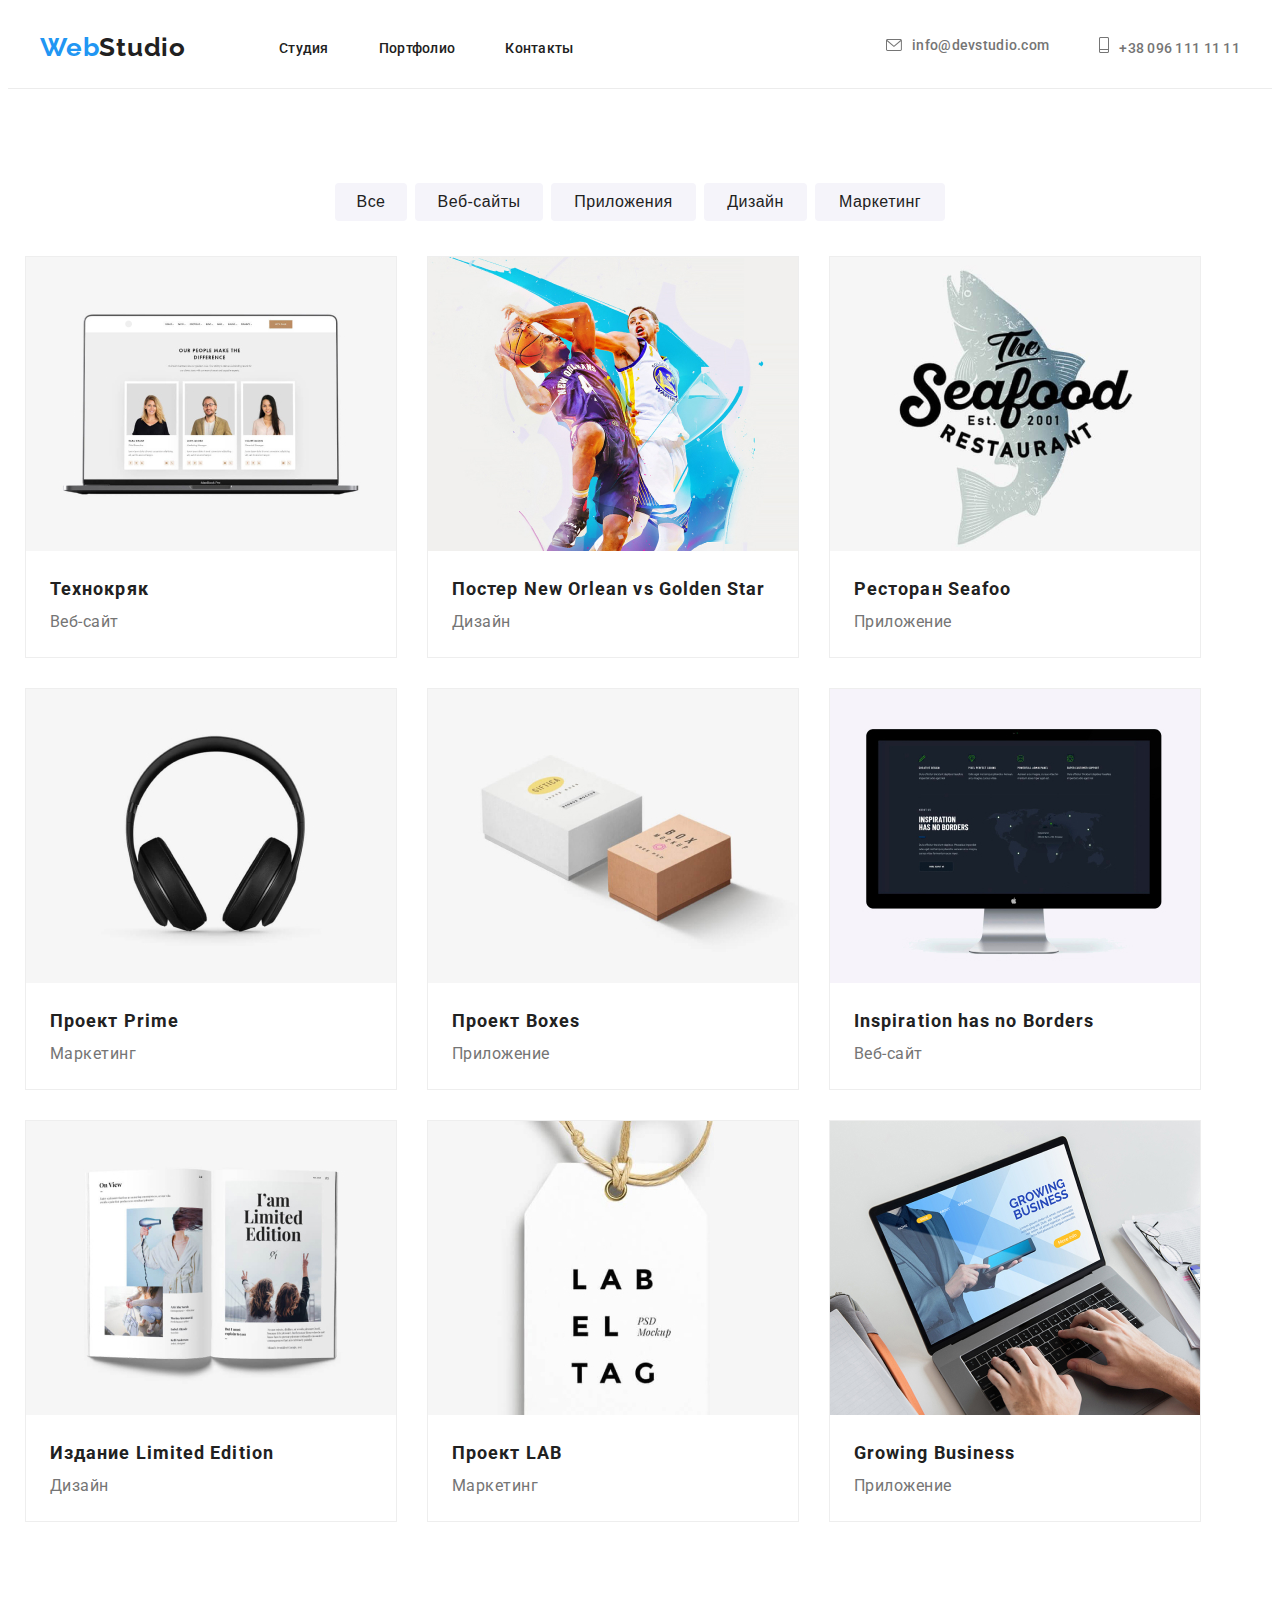
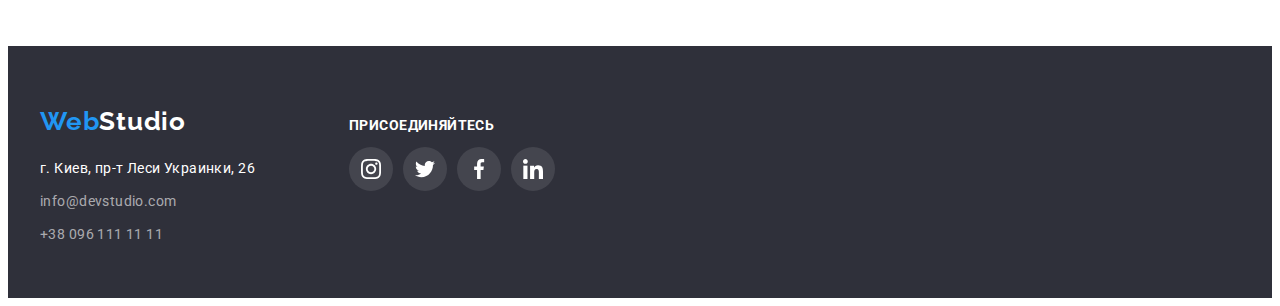
==== portfolio.html @ f7a67807 "дз5" ====
<!DOCTYPE html>
<html lang="ru">
<head>
    <meta charset="UTF-8">
    <meta name="viewport" content="width=device-width, initial-scale=1.0">
    <title>WebStudio</title>
    <link rel="preconnect" href="https://fonts.gstatic.com">
    <link href="https://fonts.googleapis.com/css2?family=Raleway:wght@700&family=Roboto:wght@400;500;700;900&display=swap"
        rel="stylesheet">
    <link rel="stylesheet" href="https://cdnjs.cloudflare.com/ajax/libs/modern-normalize/1.0.0/modern-normalize.min.css"
        integrity="sha512-ISS7cAi1PEhQ8jnbJpJZMd29NlhNj4AWYyLOSp2CE/CsHxTCu+r+t0D2yoJudVrd0/8fTVPUVDzY5Tvli75u/g=="
        crossorigin="anonymous" />
    <link rel="stylesheet" href="./css/styles.css">
</head>

<body>
    
    <!--header-->
    
    <header class="header">
        <div class="container">
            <nav class="navigation">
                <a class="logo link" href="/">Web<span class="logo-name">Studio</span>
                </a>
                <ul class="list navigation-list">
                    <li class="navigation-list-item">
                        <a class="navigation-list-link link" href="#">Студия</a>
                    </li>
                    <li class="navigation-list-item">
                        <a class="navigation-list-link link" href="./portfolio.html">Портфолио</a>
                    </li>
                    <li class="navigation-list-item">
                        <a class="navigation-list-link link" href="#">Контакты</a>
                    </li>
                </ul>
            </nav>
    
    
            <ul class="list navigation-list">
    
                <li class="navigation-list-item">
                    <a class="mail-link link" href="mailto:info@devstudio.com">
                        <svg class="mail-link-icon">
                            <use href="./images/sprite.svg#icon-envelope-hover"></use>
                        </svg>info@devstudio.com
                    </a>
    
                </li>
                <li class="navigation-list-item">
                    <a class="tel-link link" href="tel:+380961111111">
                        <svg class="tel-link-icon">
                            <use href="./images/sprite.svg#icon-Vector"></use>
                        </svg>+38 096 111 11 11
                    </a>
                </li>
            </ul>
    
        </div>
    </header>
    

    <main>
        <!--buttons-->
        <section class="buttons">
            <div class="container-buttons">
        <ul class="list buttons-list">
            <li class="buttons-list-button">
                <button class="all button-second-page" type="button">Все</button>
            </li>
            <li class="buttons-list-button">
                <button class="website button-second-page" type="button">Веб-сайты</button>
            </li>
            <li class="buttons-list-button">
                <button class="app button-second-page" type="button">Приложения</button>
            </li>
            <li class="buttons-list-button">
                <button class="design button-second-page" type="button">Дизайн</button>
            </li>
            <li class="buttons-list-button">
                <button class="marketing button-second-page" type="button">Маркетинг</button>
            </li>
        </ul>
        </div>
        

    
        <!--карточки-->
        
            <div class="container-cards">
                <ul class="card-set">
                    <!--<h1>Top imeges</h1>-->
                <li class="item">
                    <a class="cards-links" href="#">
                    <article class="card">
                        <div class="card-thumb">
                            <img class="img-list" src="./images/portfolio_img/website.jpg" alt="вебсайт технокряк" width="370" height="294">
                       <p class="overlay">Технокряк это современная площадка распространения коронавируса. Компании используют эту платформу для цифрового
                    шпионажа и атак на защищённые сервера конкурентов.</p>
                    </div>
                     
                    <div class="card-content">
                    <h2 class="card-heading">Технокряк</h2>
                        <p class="card-text">Веб-сайт</p>
                    </div>
                    </article>
                    </a>
                </li>

                <li class="item">
                    <a class="cards-links" href="#">
                    <article class="card">
                        <div class="card-thumb">
                        <img class="img-list" src="./images/portfolio_img/design.jpg" alt="дизайн постера" width="370" height="294">
                        <p class="overlay">Lorem ipsum, dolor sit amet consectetur adipisicing elit. Molestiae ipsam cumque nemo eos reprehenderit inventore corporis possimus alias quod assumenda sit mollitia, consequuntur doloribus quae libero facere repellat, doloremque culpa?</p>
                    </div>
                        
                        <div class="card-content">
                        <h2 class="card-heading">Постер New Orlean vs Golden Star</h2>
                        <p class="card-text">Дизайн</p>
                        </div>
                    </article>
                    </a>
                    
                </li>

                <li class="item">
                    <a class="cards-links" href="#">
                    <article class="card">
                        <div class="card-thumb">
                        <img class="img-list" src="./images/portfolio_img/application.jpg" alt="приложение ресторана" width="370" height="294">
                    <p class="overlay">Lorem ipsum, dolor sit amet consectetur adipisicing elit. Molestiae ipsam cumque nemo eos
                        reprehenderit inventore corporis possimus alias quod assumenda sit mollitia, consequuntur doloribus quae libero
                        facere repellat, doloremque culpa?</p>
                    </div>
                        
                        <div class="card-content">
                        <h2 class="card-heading">Ресторан Seafoo</h2>
                        <p class="card-text">Приложение</p>
                        </div>
                        </article>
                        </a>
                </li>

                <li class="item">
                    <a class="cards-links" href="#">
                    <article class="card">
                        <div class="card-thumb">
                        <img class="img-list" src="./images/portfolio_img/marketing.jpg" alt="маркетинг проекта" width="370" height="294">
                    <p class="overlay">Lorem ipsum, dolor sit amet consectetur adipisicing elit. Molestiae ipsam cumque nemo eos reprehenderit inventore corporis possimus alias quod assumenda sit mollitia, consequuntur doloribus quae libero facere repellat, doloremque culpa?</p>    
                    </div>
                        
                        <div class="card-content">
                        <h2 class="card-heading">Проект Prime</h2>
                        <p class="card-text">Маркетинг</p>
                        </div>
                        </article>
                        </a>
                </li>

                <li class="item">
                    <a class="cards-links" href="#">
                    <article class="card">
                        <div class="card-thumb">
                        <img class="img-list" src="./images/portfolio_img/project_boxes.jpg" alt="приложение проекта" width="370" height="294">
                    <p class="overlay">Lorem ipsum, dolor sit amet consectetur adipisicing elit. Molestiae ipsam cumque nemo eos reprehenderit inventore corporis possimus alias quod assumenda sit mollitia, consequuntur doloribus quae libero facere repellat, doloremque culpa?</p>    
                    </div>
                        
                        <div class="card-content">
                        <h2 class="card-heading">Проект Boxes</h2>
                        <p class="card-text">Приложение</p>
                        </div>
                        </article>
                        </a>
                </li>

                <li class="item">
                    <a class="cards-links" href="#">
                    <article class="card">
                        <div class="card-thumb">
                        <img class="img-list" src="./images/portfolio_img/borders.jpg" alt="Веб-сайт" width="370" height="294">
                    <p class="overlay">Lorem ipsum, dolor sit amet consectetur adipisicing elit. Molestiae ipsam cumque nemo eos reprehenderit inventore corporis possimus alias quod assumenda sit mollitia, consequuntur doloribus quae libero facere repellat, doloremque culpa?</p>    
                    </div>
                        
                        <div class="card-content">
                        <h2 class="card-heading">Inspiration has no Borders</h2>
                        <p class="card-text">Веб-сайт</p>
                        </div>
                        </article>
                        </a>
                </li>

                <li class="item">
                    <a class="cards-links" href="#">
                    <article class="card">
                        <div class="card-thumb">
                        <img class="img-list" src="./images/portfolio_img/limited_edition.jpg" alt="дизайн издания" width="370" height="294">
                    <p class="overlay">Lorem ipsum, dolor sit amet consectetur adipisicing elit. Molestiae ipsam cumque nemo eos reprehenderit inventore corporis possimus alias quod assumenda sit mollitia, consequuntur doloribus quae libero facere repellat, doloremque culpa?</p>    
                    </div>
                        
                        <div class="card-content">
                        <h2 class="card-heading">Издание Limited Edition</h2>
                        <p class="card-text">Дизайн</p>
                        </div>
                        </article>
                        </a>
                </li>

                <li class="item">
                    <a class="cards-links" href="#">
                    <article class="card">
                        <div class="card-thumb">
                        <img class="img-list" src="./images/portfolio_img/lab.jpg" alt="маркетинг проекта лаб" width="370" height="294">
                    <p class="overlay">Lorem ipsum, dolor sit amet consectetur adipisicing elit. Molestiae ipsam cumque nemo eos reprehenderit inventore corporis possimus alias quod assumenda sit mollitia, consequuntur doloribus quae libero facere repellat, doloremque culpa?</p>    
                    </div>
                        
                        <div class="card-content">
                        <h2 class="card-heading">Проект LAB</h2>
                        <p class="card-text">Маркетинг</p>
                        </div>
                        </article>
                        </a>
                </li>

                <li class="item">
                    <a class="cards-links" href="#">
                    <article class="card">
                        <div class="card-thumb">
                        <img class="img-list" src="./images/portfolio_img/bussines.jpg" alt="приложение для бизнеса" width="370" height="294">
                    <p class="overlay">Lorem ipsum, dolor sit amet consectetur adipisicing elit. Molestiae ipsam cumque nemo eos reprehenderit inventore corporis possimus alias quod assumenda sit mollitia, consequuntur doloribus quae libero facere repellat, doloremque culpa?</p>    
                    </div>
                        
                        <div class="card-content">
                        <h2 class="card-heading">Growing Business</h2>
                        <p class="card-text">Приложение</p>
                        </div>
                        </article>
                        </a>
                </li>
                </ul>
            
            </div>
            </section>
          </main>

    <!--footer-->

        <section class="footer-page">
            <footer class="footer">
                <div class="container-footer">
                    <div class="footer-left-side">
                        <p class="container-footer-p">
                            <a class="logo" href="/">Web<span class="logo-name-footer">Studio</span></a>
                        </p>
        
                        <ul class="list address-list">
                            <li class="address-list-link">
                                <a class="address-link-map" href="https://goo.gl/maps/XH6fahdmEkffvrT99" target="_blank">г.
                                    Киев,
                                    пр-т Леси Украинки, 26</a>
                            </li>
                            <li class="address-list-mailtel">
                                <a class="address-link-mail" href="mailto:info@devstudio.com">info@devstudio.com</a>
                            </li>
                            <li class="address-list-mailtel">
                                <a class="address-link-tel" href="tel:+380961111111">+38 096 111 11 11</a>
                            </li>
                        </ul>
                    </div>
        
        
        
                    <div class="footer-right-side">
                        <p class="text-join">присоединяйтесь</p>
                        <ul class="social-list-footer">
                            <li class="social-list-item">
                                <a href="" class="social-list-link-side link">
                                    <svg class="social-list-icon-footer">
                                        <use href="./images/sprite.svg#icon-instagram"></use>
                                    </svg>
                                </a>
                            </li>
                            <li class="social-list-item">
                                <a href="" class="social-list-link-side link">
                                    <svg class="social-list-icon-footer">
                                        <use href="./images/sprite.svg#icon-twitter"></use>
                                    </svg>
                                </a>
                            </li>
                            <li class="social-list-item">
                                <a href="" class="social-list-link-side link">
                                    <svg class="social-list-icon-footer">
                                        <use href="./images/sprite.svg#icon-facebook"></use>
                                    </svg>
                                </a>
                            </li>
                            <li class="social-list-item">
                                <a href="" class="social-list-link-side link">
                                    <svg class="social-list-icon-footer">
                                        <use href="./images/sprite.svg#icon-linkedin"></use>
                                    </svg>
                                </a>
                            </li>
                        </ul>
                    </div>
                </div>
        
        
            </footer>
        </section>
    
</body>
</html>
---- css/styles.css ----
/*==СБРОС БАЗОВЫХ СТИЛЕЙ==*/
h1,
h2,
h3,
h4,
h5,
h6 {
  margin: 0;
}

.list {
  list-style-type: none;
}

ul {
  margin: 0;
  padding: 0;
  list-style: none;
}

img {
  display: block;
  max-width: 100%;
}

/*==ОБЪЯВЛЕНИЕ ПЕРЕМЕННОЙ==*/
:root {
  --text-font: "Roboto", sans-serif;
  --text-logo: "Raleway", sans-serif;
  --accent-color: #2196f3;
  --text-color: #757575;
  --title-color: #212121;
}

/*===FIRST LATTER===*/

/*========HEADER========*/

.container {
  margin-left: auto;
  margin-right: auto;
  padding-left: 15px;
  padding-right: 15px;
  width: 1200px;
}

.header .container {
  display: flex;
  align-items: center;
  padding-top: 24px;
  padding-bottom: 25px;
}

.header {
  border-bottom: 1px solid #ececec;
}

.navigation {
  display: flex;
  align-items: center;
}

.navigation-list {
  display: flex;
  margin-left: auto;
}

body {
  font-family: "Roboto", sans-serif;
  color: #757575;
}

.logo {
  font-family: var(--text-logo);
  font-weight: 700;
  font-size: 26px;
  line-height: 1.192;
  letter-spacing: 0.03em;
  text-decoration: none;
  color: var(--accent-color);
  margin-right: 93px;
}

.logo-name {
  font-family: var(--text-logo);
  font-weight: 700;
  font-size: 26px;
  line-height: 1.192;
  letter-spacing: 0.03em;
  color: var(--title-color);
}

.navigation-list-item:not(:last-child) {
  margin-right: 50px;
}

.tel-link-icon {
  width: 10px;
  height: 16px;
  margin-right: 10px;
  fill: currentColor;
}

.mail-link {
  display: flex;
  align-items: center;
  text-decoration: none;
  font-weight: 500;
  font-size: 14px;
  line-height: 1.143;
  letter-spacing: 0.02em;
  color: var(--text-color);

  transition: color 250ms cubic-bezier(0.4, 0, 0.2, 1);
}

.mail-link-icon {
  margin-right: 10px;
  width: 16px;
  height: 12px;
  fill: currentColor;
}

.navigation-list-link {
  font-weight: 500;
  font-size: 14px;
  line-height: 1.142;
  letter-spacing: 0.02em;
  text-decoration: none;
  color: var(--title-color);

  transition: color 250ms cubic-bezier(0.4, 0, 0.2, 1);
}

.navigation-list-link:hover,
.navigation-list-link:focus {
  color: var(--accent-color);
}

.mail-link:hover,
.mail-link:focus {
  color: var(--accent-color);
}

.tel-link {
  font-weight: 500;
  font-size: 14px;
  line-height: 1.142;
  letter-spacing: 0.02em;
  text-decoration: none;
  color: var(--text-color);

  transition: color 250ms cubic-bezier(0.4, 0, 0.2, 1);
}

.tel-link:hover,
.tel-link:focus {
  color: var(--accent-color);
}

/*========END HEADER========*/

/*========HERO========*/

.container-hero {
  margin-left: auto;
  margin-right: auto;
  padding-top: 200px;
  height: 600px;
  width: 1200px;
}
.hero {
  text-align: center;
  padding-left: 15px;
  padding-right: 15px;
  background-color: #757575;
  background-image: linear-gradient(
      rgba(47, 48, 58, 0.4),
      rgba(47, 48, 58, 0.4)
    ),
    url("../images/hero/Img.jpg");
  background-repeat: no-repeat;
  background-size: cover;
}

.hero-title {
  font-weight: 900;
  font-size: 44px;
  line-height: 1.163;
  text-transform: uppercase;
  letter-spacing: 0.06em;
  text-align: center;
  color: #ffffff;
}

.button {
  font-weight: 700;
  font-size: 16px;
  line-height: 30px;
  padding: 10px 32px;
  border: 0;
  min-width: 200px;
  letter-spacing: 0.06em;
  cursor: pointer;
  color: #ffffff;
  background: var(--accent-color);
  border-radius: 4px;
  text-align: center;
  margin-top: 40px;
}

/*========END HERO========*/

/*========FEATURES========*/

.features {
  padding-left: 15px;
  padding-right: 15px;
}

.container-features {
  margin-left: auto;
  margin-right: auto;
  width: 1200px;
}

.features-list {
  display: flex;
}

.features-list-title {
  margin-right: 30px;
}

.features-title {
  font-weight: 700;
  font-size: 14px;
  line-height: 1.142;
  letter-spacing: 0.03em;
  text-transform: uppercase;
  color: var(--title-color);
  margin-top: 94px;
}

.features-title-text {
  font-weight: 400;
  font-size: 14px;
  width: 270px;
  height: 75px;
  line-height: 2;
  letter-spacing: 0.03em;
  color: var(--text-color);
  margin-top: 10px;
}

/*========END FEATURES========*/

/*========OCCUPATION========*/

.occupation {
  padding-left: 15px;
  padding-right: 15px;
}

.container-occupation {
  margin-left: auto;
  margin-right: auto;
  padding-top: 94px;
  width: 1200px;
}

.occupation-list {
  display: flex;
}

.occupation-title {
  font-weight: 700;
  font-size: 36px;
  line-height: 1.166;
  text-align: center;
  letter-spacing: 0.03em;
  color: var(--title-color);
}

.occupation-list-img:not(:last-child) {
  margin-right: 30px;
}
.occupation-list-img {
  /*margin-right: 30px;*/
  margin-top: 50px;
  margin-bottom: 94px;
}

/*========END OCCUPATION========*/

/*========TEAM========*/

.container-team {
  margin-left: auto;
  margin-right: auto;
  width: 1200px;
  padding-top: 94px;

  background-color: #f5f4fa;
}
.team {
  padding-left: 15px;
  padding-right: 15px;
  background-color: #f5f4fa;
}

.team-list {
  display: flex;
}

.team-title {
  font-weight: 700;
  font-size: 36px;
  line-height: 1.166;
  text-align: center;
  letter-spacing: 0.03em;
  color: var(--title-color);
  padding-bottom: 50px;
}
.team-list-img:not(:last-child) {
  margin-right: 30px;
}
.team-list-img {
  text-align: center;
  background: #ffffff;
  margin-bottom: 94px;
  box-shadow: 0px 1px 3px rgba(0, 0, 0, 0.12), 0px 1px 1px rgba(0, 0, 0, 0.14),
    0px 2px 1px rgba(0, 0, 0, 0.2);
  border-radius: 0px 0px 4px 4px;
}

.team-list-name {
  font-weight: 500;
  font-size: 16px;
  line-height: 1.187;
  letter-spacing: 0.03em;
  padding-top: 30px;
  text-align: center;
  color: var(--title-color);
}

.team-list-position {
  font-weight: 400;
  font-size: 16px;
  line-height: 1.187;
  letter-spacing: 0.03em;
  color: var(--text-color);
  margin-bottom: 16px;
}

.social-list-icon {
  width: 20px;
  height: 20px;
  fill: #afb1b8;
}

.social-list {
  display: flex;
  justify-content: space-between;
  margin-bottom: 30px;
  margin-left: 32px;
  margin-right: 32px;
}

.social-list-link {
  display: flex;
  justify-content: center;
  align-items: center;
  width: 44px;
  height: 44px;
  border-radius: 50%;
  background-color: #ffffff;
}

.social-list-link:hover,
.social-list-link:focus {
  background-color: var(--accent-color);
}

.social-list-link:hover .social-list-icon,
.social-list-link:focus .social-list-icon {
  fill: #ffffff;
}

.social-list-icon-footer {
  width: 20px;
  height: 20px;
  fill: #ffffff;
}

/*========END TEAM========*/

/*========CLIENTS=======*/

.clients-regular {
  font-weight: 700;
  font-size: 36px;
  line-height: 1.166;
  text-align: center;
  letter-spacing: 0.03em;
  color: var(--title-color);
  padding-bottom: 50px;
}

.container-clients {
  margin-left: auto;
  margin-right: auto;
  width: 1200px;
  padding-top: 94px;
  padding-bottom: 94px;
  background-color: #ffffff;
}

.clients-list {
  display: flex;
  justify-content: space-between;
  margin-bottom: 30px;
  margin-left: 32px;
  margin-right: 32px;
}

.clients-list-link {
  display: flex;
  justify-content: center;
  align-items: center;
  border: 1px solid #afb1b8;
  box-sizing: border-box;
  border-radius: 4px;
  width: 170px;
  height: 90px;
}

.clients-list-icon {
  fill: #afb1b8;
}

.clients-list-link:hover,
.clients-list-link:focus {
  background-color: #ffffff;
  border-color: var(--accent-color);
}

.clients-list-link:hover .clients-list-icon,
.clients-list-link:focus .clients-list-icon {
  fill: var(--accent-color);
  background-color: #ffffff;
}

/*========END CLIENTS=======*/

/*========FOOTER========*/

.footer-page {
  padding-left: 0;
  padding-right: 0;
}

.container-footer {
  margin-left: auto;
  margin-right: auto;
  width: 1200px;
  height: 252px;
}

.footer {
  background-color: #2f303a;
  margin-top: 0;
}

.footer-left-side {
  margin-right: 70px;
}

.footer > .container-footer {
  display: flex;
  align-items: baseline;
}

.logo-name-footer {
  font-family: var(--text-logo);
  font-weight: 700;
  font-size: 26px;
  line-height: 1.192;
  letter-spacing: 0.03em;
  color: #fff;
}

.container-footer-p {
  padding-top: 60px;
  margin: 0;
}
.address-list-link {
  padding-top: 20px;
}

.address-list-mailtel {
  padding-top: 9px;
}

.address-link-map {
  font-weight: 400;
  font-size: 14px;
  line-height: 1.714;
  letter-spacing: 0.03em;
  text-decoration: none;
  color: #ffffff;

  transition: color 250ms cubic-bezier(0.4, 0, 0.2, 1);
}

.address-link-map:hover,
.address-link-map:focus {
  color: var(--accent-color);
}

.address-link-mail {
  font-weight: 400;
  font-size: 14px;
  line-height: 1.714;
  letter-spacing: 0.03em;
  text-decoration: none;
  margin-top: 9px;
  color: rgba(255, 255, 255, 0.6);

  transition: color 250ms cubic-bezier(0.4, 0, 0.2, 1);
}

.address-link-mail:hover,
.address-link-mail:focus {
  color: var(--accent-color);
}

.address-link-tel {
  font-weight: 400;
  font-size: 14px;
  line-height: 1.714;
  letter-spacing: 0.03em;
  text-decoration: none;
  margin: 0;

  color: rgba(255, 255, 255, 0.6);

  transition: color 250ms cubic-bezier(0.4, 0, 0.2, 1);
}

.address-link-tel:hover,
.address-link-tel:focus {
  color: var(--accent-color);
}

.text-join {
  font-family: Roboto;
  font-weight: bold;
  font-size: 14px;
  line-height: 1.142;
  letter-spacing: 0.03em;
  text-transform: uppercase;
  color: #ffffff;
}

.social-list-link-side {
  display: flex;
  justify-content: center;
  align-items: center;
  width: 44px;
  height: 44px;
  border-radius: 50%;
  background: rgba(255, 255, 255, 0.1);
}

.social-list-link-side:hover,
.social-list-link-side:focus {
  background-color: var(--accent-color);
}

.social-list-link-side:hover .social-list-icon,
.social-list-link-side:focus .social-list-icon {
  fill: #ffffff;
}

.social-list-item:not(:last-child) {
  margin-right: 10px;
}

.social-list-footer {
  display: flex;
}

/*========END FOOTER========*/

/*===END FIRST LATTER===*/

/*===SECOND LATTER===*/

/*========BUTTONS========*/

.buttons {
  margin-top: 94px;
  margin-bottom: 94px;
}

.container-buttons {
  width: 1200px;
  margin: 0 auto;
  padding-left: 15px;
  padding-right: 15px;
}

.buttons-list {
  display: flex;
  justify-content: center;
  height: 54px;
  margin-bottom: 34px;
}

.buttons-list-button:not(:last-child) {
  margin-right: 8px;
}

.button-second-page {
  font-weight: 500;
  font-size: 16px;
  height: 38px;
  padding: 6px 12px;
  border: 0;
  line-height: 1.63;
  letter-spacing: 0.03em;
  cursor: pointer;
  color: #212121;
  border-radius: 4px;
  text-align: center;
  background-color: #f5f4fa;

  transition: background-color 250ms cubic-bezier(0.4, 0, 0.2, 1);
}

.all {
  width: 72px;
}

.website {
  width: 128px;
}

.app {
  width: 145px;
}

.design {
  width: 103px;
}

.marketing {
  width: 130px;
}

.button-second-page:hover,
.button-second-page:focus {
  background-color: var(--accent-color);
  color: #ffffff;
  box-shadow: 0px 3px 1px rgba(0, 0, 0, 0.1), 0px 1px 2px rgba(0, 0, 0, 0.08),
    0px 2px 2px rgba(0, 0, 0, 0.12);
  border-radius: 4px;

  transition: color 250ms cubic-bezier(0.4, 0, 0.2, 1);
}

.filter-list:not(:last-child) {
  margin-right: 8px;
}

/*карточки*/

.container-cards {
  width: 1230px;
  padding-left: 15px;
  padding-right: 15px;
  margin-left: auto;
  margin-right: auto;
}

.card-set {
  padding: 0;
  margin: 0;
  display: flex;
  flex-wrap: wrap;
  margin-top: -15px;
  margin-left: -15px;
}

.card-set > .item {
  flex-basis: calc(100% / 3 -15px);
  margin-left: 15px;
  margin-right: 15px;
  margin-bottom: 30px;
}

.card-thumb {
  outline: none;
  position: relative;
  overflow: hidden;
}

.overlay {
  position: absolute;
  font-family: Roboto;
  font-size: 18px;
  line-height: 1.55;
  letter-spacing: 0.03em;
  margin: 0px;

  left: 0;
  top: 0;
  width: 100%;
  height: 100%;
  background-color: var(--accent-color);
  color: #ffffff;
  padding: 63px 24px;
  overflow: auto;

  transform: translateY(100%);
  transition: transform 250ms cubic-bezier(0.4, 0, 0.2, 1);
}

.cards-links:hover .overlay,
.cards-links:focus .overlay {
  transform: translateY(0);
}

.item {
  background: #ffffff;
  border: 1px solid #eeeeee;
}

.cards-links {
  text-decoration: none;
}

.card:focus,
.card:hover {
  box-shadow: 0px 1px 1px rgba(0, 0, 0, 0.12), 0px 4px 4px rgba(0, 0, 0, 0.06),
    1px 4px 6px rgba(0, 0, 0, 0.16);
}

/*==text==*/
.card-heading {
  font-weight: bold;
  font-size: 18px;
  line-height: 2;
  letter-spacing: 0.06em;
  color: #212121;
}

.card-text {
  font-weight: normal;
  font-size: 16px;
  line-height: 1.875;
  letter-spacing: 0.03em;
  color: #757575;
  margin: 0px;
}

.card-content {
  padding: 20px 24px 20px 24px;
}

/*========END BUTTONS========*/

/*===END SECOND LATTER===*/
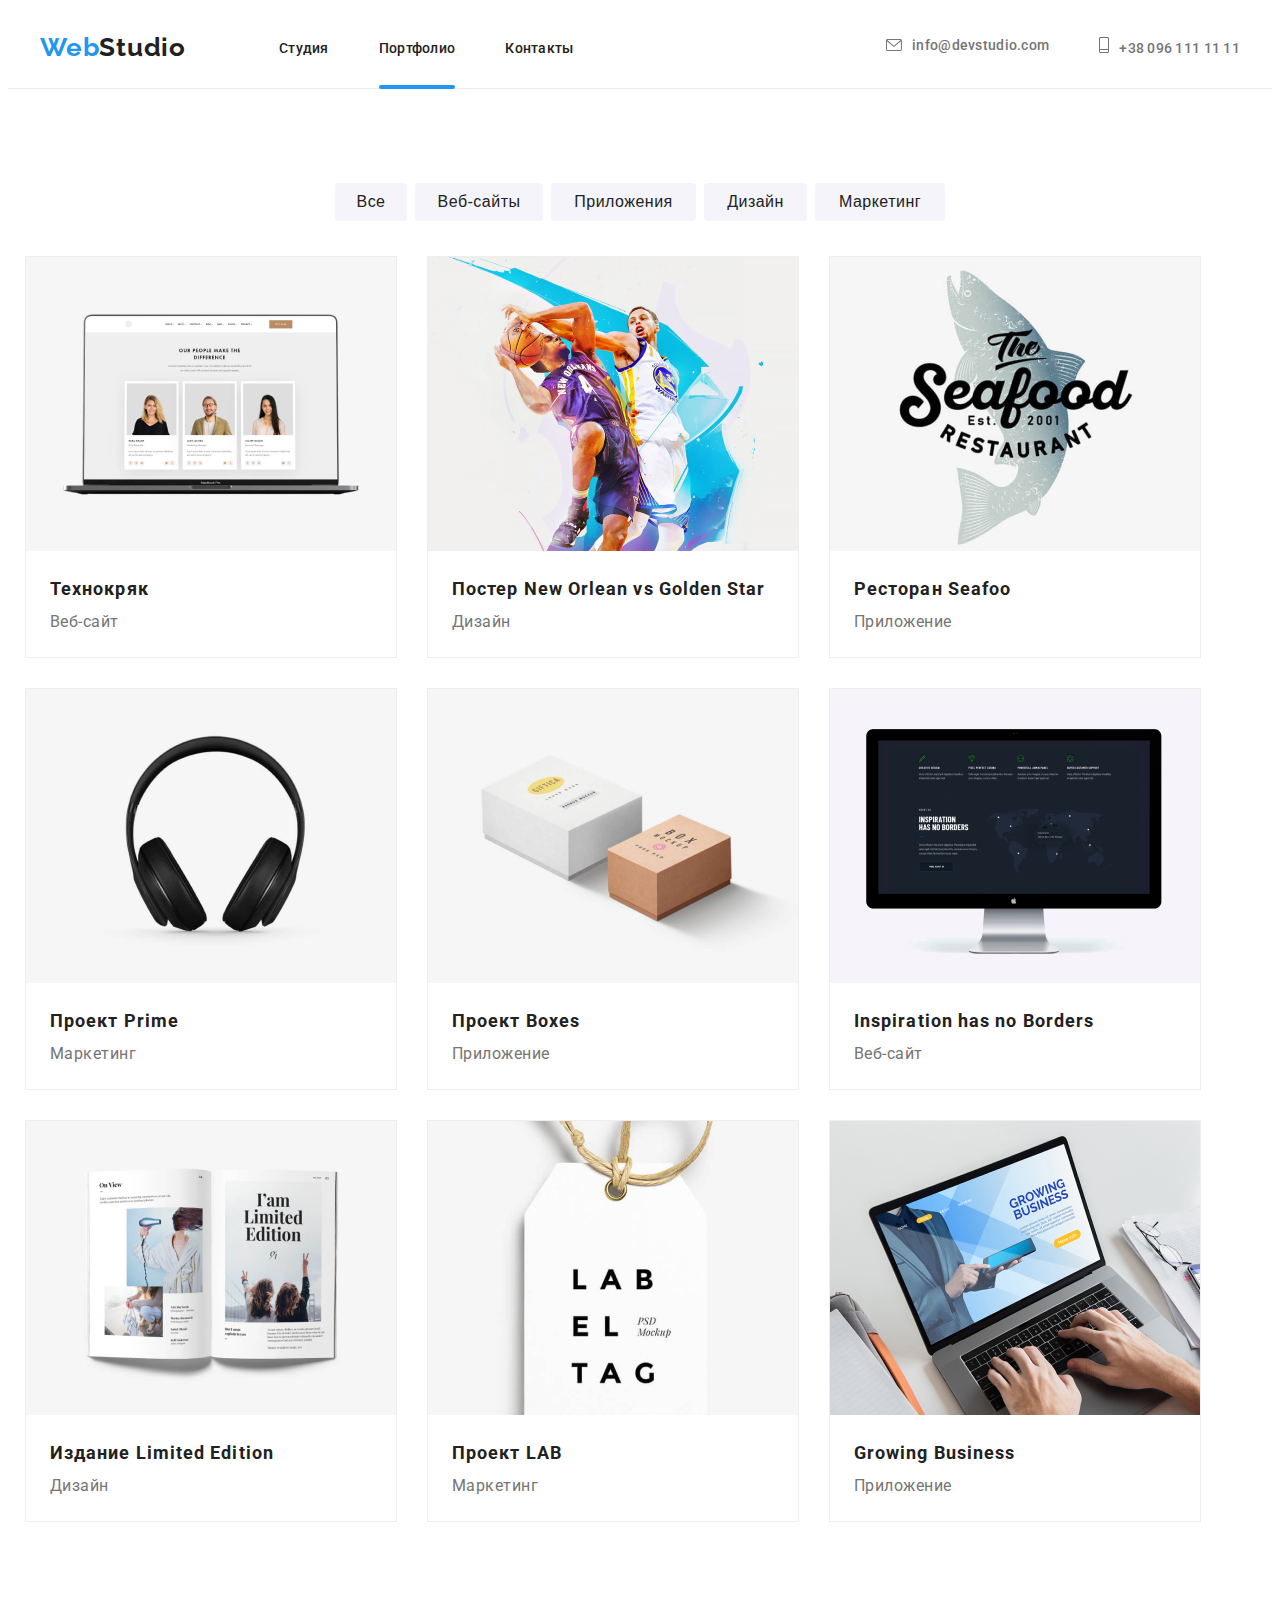
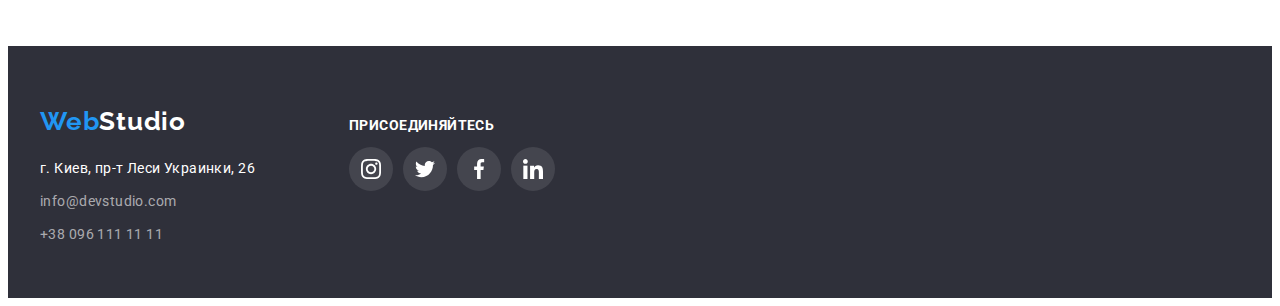
==== commit c33b7af5: "дз5" ====
--- a/portfolio.html
+++ b/portfolio.html
@@ -22,17 +22,25 @@
             <nav class="navigation">
                 <a class="logo link" href="/">Web<span class="logo-name">Studio</span>
                 </a>
+                <div class="list-navigation-header">
                 <ul class="list navigation-list">
                     <li class="navigation-list-item">
-                        <a class="navigation-list-link link" href="#">Студия</a>
+                        
+                        <a class="navigation-list-link  link" href="#">Студия</a>
+                       
                     </li>
                     <li class="navigation-list-item">
-                        <a class="navigation-list-link link" href="./portfolio.html">Портфолио</a>
+                        
+                        <a class="navigation-list-link line link" href="./portfolio.html">Портфолио</a>
+                 
                     </li>
                     <li class="navigation-list-item">
-                        <a class="navigation-list-link link" href="#">Контакты</a>
+                       
+                        <a class="navigation-list-link  link" href="#">Контакты</a>
+                       
                     </li>
                 </ul>
+                </div>
             </nav>
     
     
--- a/css/styles.css
+++ b/css/styles.css
@@ -93,6 +93,21 @@
 .navigation-list-item:not(:last-child) {
   margin-right: 50px;
 }
+.navigation-list-item {
+  position: relative;
+  display: block;
+}
+.line::after {
+  display: block;
+  position: absolute;
+  content: "";
+  width: 100%;
+  height: 4px;
+  background: var(--accent-color);
+  border-radius: 2px;
+
+  bottom: -32px;
+}
 
 .tel-link-icon {
   width: 10px;
@@ -128,7 +143,7 @@
   letter-spacing: 0.02em;
   text-decoration: none;
   color: var(--title-color);
-
+  padding: 32px 0px;
   transition: color 250ms cubic-bezier(0.4, 0, 0.2, 1);
 }
 
@@ -291,6 +306,30 @@
   margin-bottom: 94px;
 }
 
+.pop {
+  position: relative;
+}
+
+.text-position {
+  font-family: Roboto;
+  font-style: normal;
+  font-weight: bold;
+  font-size: 14px;
+  line-height: 16px;
+  text-align: center;
+  letter-spacing: 0.03em;
+  color: #ffffff;
+  text-transform: uppercase;
+
+  margin: 0;
+  padding: 27px 82px;
+  background: rgba(47, 48, 58, 0.8);
+  position: absolute;
+  bottom: 0px;
+  height: 70px;
+  width: 100%;
+}
+
 /*========END OCCUPATION========*/
 
 /*========TEAM========*/
@@ -380,11 +419,13 @@
 .social-list-link:hover,
 .social-list-link:focus {
   background-color: var(--accent-color);
+  transition: 250ms cubic-bezier(0.4, 0, 0.2, 1);
 }
 
 .social-list-link:hover .social-list-icon,
 .social-list-link:focus .social-list-icon {
   fill: #ffffff;
+  transition: 250ms cubic-bezier(0.4, 0, 0.2, 1);
 }
 
 .social-list-icon-footer {
@@ -443,12 +484,14 @@
 .clients-list-link:focus {
   background-color: #ffffff;
   border-color: var(--accent-color);
+  transition: 250ms cubic-bezier(0.4, 0, 0.2, 1);
 }
 
 .clients-list-link:hover .clients-list-icon,
 .clients-list-link:focus .clients-list-icon {
   fill: var(--accent-color);
   background-color: #ffffff;
+  transition: 250ms cubic-bezier(0.4, 0, 0.2, 1);
 }
 
 /*========END CLIENTS=======*/
@@ -516,6 +559,7 @@
 .address-link-map:hover,
 .address-link-map:focus {
   color: var(--accent-color);
+  transition: 250ms cubic-bezier(0.4, 0, 0.2, 1);
 }
 
 .address-link-mail {
@@ -526,13 +570,12 @@
   text-decoration: none;
   margin-top: 9px;
   color: rgba(255, 255, 255, 0.6);
-
-  transition: color 250ms cubic-bezier(0.4, 0, 0.2, 1);
 }
 
 .address-link-mail:hover,
 .address-link-mail:focus {
   color: var(--accent-color);
+  transition: color 250ms cubic-bezier(0.4, 0, 0.2, 1);
 }
 
 .address-link-tel {
@@ -544,13 +587,12 @@
   margin: 0;
 
   color: rgba(255, 255, 255, 0.6);
-
-  transition: color 250ms cubic-bezier(0.4, 0, 0.2, 1);
 }
 
 .address-link-tel:hover,
 .address-link-tel:focus {
   color: var(--accent-color);
+  transition: color 250ms cubic-bezier(0.4, 0, 0.2, 1);
 }
 
 .text-join {
@@ -576,10 +618,11 @@
 .social-list-link-side:hover,
 .social-list-link-side:focus {
   background-color: var(--accent-color);
-}
-
-.social-list-link-side:hover .social-list-icon,
-.social-list-link-side:focus .social-list-icon {
+  transition: 250ms cubic-bezier(0.4, 0, 0.2, 1);
+}
+
+.social-list-link-side:hover .social-list-icon-footer,
+.social-list-link-side:focus .social-list-icon-footer {
   fill: #ffffff;
 }
 
@@ -737,14 +780,25 @@
   border: 1px solid #eeeeee;
 }
 
+.item:focus-within {
+  background: #ffffff;
+  border: 1px solid #eeeeee;
+}
+
 .cards-links {
   text-decoration: none;
 }
 
+.item:focus-within {
+  box-shadow: 0px 3px 1px rgba(0, 0, 0, 0.1), 0px 1px 2px rgba(0, 0, 0, 0.08),
+    0px 2px 2px rgba(0, 0, 0, 0.12);
+  border-radius: 4px;
+}
+
 .card:focus,
 .card:hover {
-  box-shadow: 0px 1px 1px rgba(0, 0, 0, 0.12), 0px 4px 4px rgba(0, 0, 0, 0.06),
-    1px 4px 6px rgba(0, 0, 0, 0.16);
+  box-shadow: 0px 3px 1px rgba(0, 0, 0, 0.1), 0px 1px 2px rgba(0, 0, 0, 0.08),
+    0px 2px 2px rgba(0, 0, 0, 0.12);
 }
 
 /*==text==*/
@@ -772,3 +826,47 @@
 /*========END BUTTONS========*/
 
 /*===END SECOND LATTER===*/
+
+/*========BACKDROP========*/
+
+.backdrop {
+  position: fixed;
+  top: 0;
+  left: 0;
+  width: 100%;
+  height: 100%;
+  background: rgba(0, 0, 0, 0.2);
+  transition: 250ms cubic-bezier(0.4, 0, 0.2, 1);
+}
+
+.modal {
+  position: absolute;
+  width: 528px;
+  height: 581px;
+  left: 50%;
+  top: 50%;
+  transform: translate(-50%, -50%);
+  background: #ffffff;
+  box-shadow: 0px 1px 3px rgba(0, 0, 0, 0.12), 0px 1px 1px rgba(0, 0, 0, 0.14),
+    0px 2px 1px rgba(0, 0, 0, 0.2);
+  border-radius: 4px;
+}
+
+.modal-close-btm {
+  position: absolute;
+  cursor: pointer;
+  background: transparent;
+  width: 30px;
+  height: 30px;
+  border: 1px solid rgba(0, 0, 0, 0.1);
+  border-radius: 50%;
+  cursor: pointer;
+  top: 8px;
+  right: 8px;
+}
+
+.is-hidden {
+  opacity: 0;
+  visibility: hidden;
+  pointer-events: none;
+}
